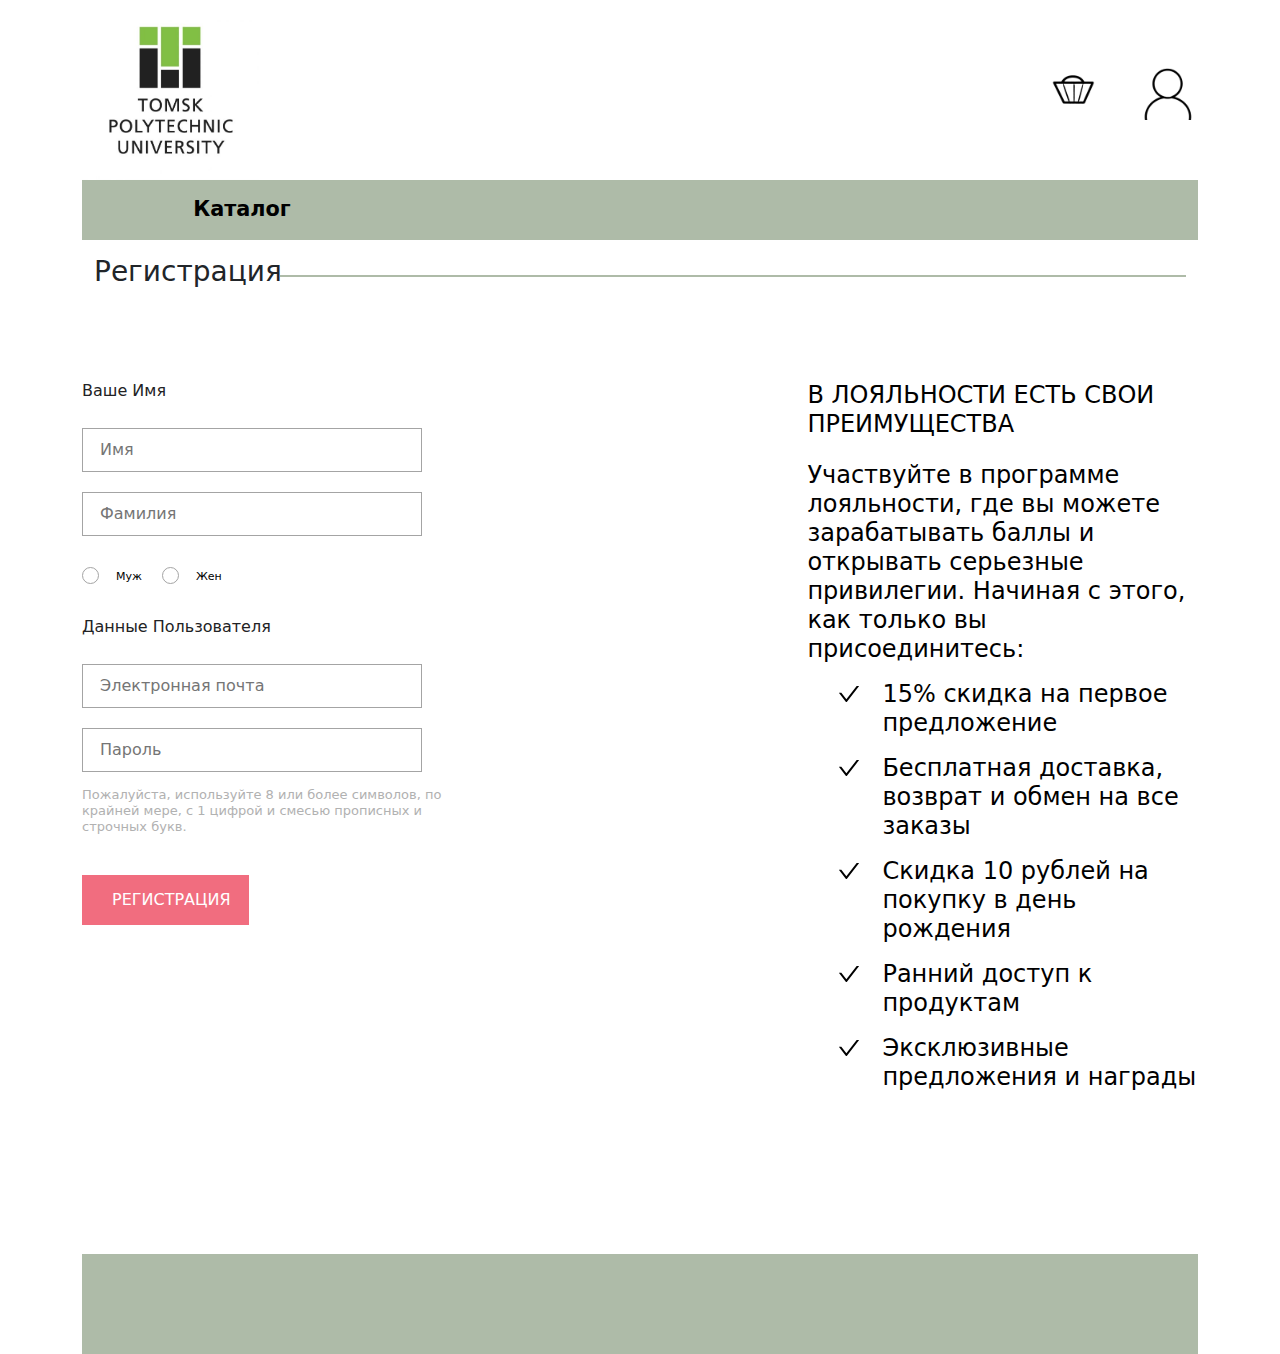
==== account.html @ 5b8cf683 "Add files via upload" ====
<!doctype html>
<html lang="ru">
<head>
    <meta charset="utf-8">
    <meta name="viewport" content="width=device-width, initial-scale=1">

    <title>Магазин ТПУ</title>
    <link href="https://cdn.jsdelivr.net/npm/bootstrap@5.2.0-beta1/dist/css/bootstrap.min.css" rel="stylesheet" integrity="sha384-0evHe/X+R7YkIZDRvuzKMRqM+OrBnVFBL6DOitfPri4tjfHxaWutUpFmBp4vmVor" crossorigin="anonymous">
    <link href="https://cdn.jsdelivr.net/npm/bootstrap@5.2.0-beta1/dist/css/bootstrap.min.css" rel="stylesheet">
    <link rel="stylesheet" type="text/css" href="style.css">
</head>

<body>
<div class="container">
    <header>
        <a href="index.html"><img src="pics/logo.jpg" alt="logo" class="logo"></a>
        <div class="buttons-block">

            <a href="cart.html"><img src="pics/cart.png" alt="cart" class="item"></a>
            <a href="account.html"><img src="pics/account.png" alt="account" class="item"></a>
        </div>
    </header>
    <nav class="navbar navbar-expand-lg">

        <div class="dropdown">
            <button onclick="location.href='catalog.html'" class="btn btn-secondary" type="button" id="dropdownMenuButton1" aria-expanded="false">
                <b>Каталог</b>
            </button>
        </div>
    </nav>
    <div class="heading account-heading">
        <div class="row">
            <div class="col-2">
                        <span>
                            <h3>Регистрация</h3>
                        </span>
            </div>
            <div class="col-10">
                <div class="line"></div>
            </div>
        </div>
    </div>
    <section class="registration">
        <div class="registration-content-wrapper container">
            <form action="#" method="post" class="registration-form">
                <fieldset class="registration-fieldset">
                    <legend class="registration-form-name-legend">Ваше имя</legend>
                    <input type="text" class="registration-form-input" id="name" placeholder="Имя">
                    <input type="text" class="registration-form-input" id="surname" placeholder="Фамилия">
                </fieldset>
                <fieldset class="registration-fieldset-radio">
                    <legend class="visually-hidden">Пол</legend>
                    <input type="radio" name="gender" id="male" class="registration-form-radio">
                    <label for="male" class="registration-form-gender">Муж</label>

                    <input type="radio" name="gender" id="female" class="registration-form-radio">
                    <label for="female" class="registration-form-gender">Жен</label>
                </fieldset>
                <fieldset class="registration-fieldset">
                    <legend class="registration-form-login-legend">Данные пользователя</legend>
                    <input type="email" class="registration-form-input" id="email" placeholder="Электронная почта">
                    <input type="password" class="registration-form-input" id="password" placeholder="Пароль">
                    <p class="registration-form-text">Пожалуйста, используйте 8 или более символов, по крайней мере, с 1 цифрой и
                        смесью прописных и строчных букв.</p>
                </fieldset>
                <button type="submit" class="registration-form-submit">Регистрация
                </button>
            </form>
            <div class="registration-text">
                <h3 class="registration-text-heading">В ЛОЯЛЬНОСТИ ЕСТЬ СВОИ ПРЕИМУЩЕСТВА</h3>
                <p class="registration-text-subheading">Участвуйте в программе лояльности, где вы можете зарабатывать
                    баллы и открывать серьезные привилегии. Начиная с этого, как только вы присоединитесь:</p>
                <ul class="registration-list">
                    <li class="registration-list-item">15% скидка на первое предложение</li>
                    <li class="registration-list-item">Бесплатная доставка, возврат и обмен на все заказы</li>
                    <li class="registration-list-item">Скидка 10 рублей на покупку в день рождения</li>
                    <li class="registration-list-item">Ранний доступ к продуктам</li>
                    <li class="registration-list-item">Эксклюзивные предложения и награды</li>
                </ul>
            </div>
        </div>
    </section>

    <footer>

    </footer>
</div>


<script src="https://cdn.jsdelivr.net/npm/bootstrap@5.2.0-beta1/dist/js/bootstrap.bundle.min.js" integrity="sha384-pprn3073KE6tl6bjs2QrFaJGz5/SUsLqktiwsUTF55Jfv3qYSDhgCecCxMW52nD2" crossorigin="anonymous"></script>
<script src="https://cdn.jsdelivr.net/npm/@popperjs/core@2.11.5/dist/umd/popper.min.js" integrity="sha384-Xe+8cL9oJa6tN/veChSP7q+mnSPaj5Bcu9mPX5F5xIGE0DVittaqT5lorf0EI7Vk" crossorigin="anonymous"></script>
<script src="https://cdn.jsdelivr.net/npm/bootstrap@5.2.0-beta1/dist/js/bootstrap.min.js" integrity="sha384-kjU+l4N0Yf4ZOJErLsIcvOU2qSb74wXpOhqTvwVx3OElZRweTnQ6d31fXEoRD1Jy" crossorigin="anonymous"></script>
<script src="https://cdn.jsdelivr.net/npm/bootstrap@5.2.0-beta1/dist/js/bootstrap.bundle.min.js"></script>
</body></html>
---- style.css ----
header {
    display: flex;
    align-items: center;
    justify-content: space-between;
}
img.logo {
    height: 180px;
}
header .buttons-block .item {
    height: 60px;
    margin-left: 30px;
}
.navbar {
    background-color: #aebba8;
    color: black;

}
img.cart {
    height: 45px;
    margin-left: 5px;
    ;
}
nav .btn {

    border-radius: 0;
    border: 0;
    height: 60px;
    font-size: 1.3rem;
    width: 300px;


}
.btn-secondary {
    --bs-btn-color: #000;
    --bs-btn-bg: #aebba8;
    --bs-btn-border-color: #aebba8;
    --bs-btn-hover-color: #000;
    --bs-btn-hover-bg: #d1dbca;
    --bs-btn-hover-border-color: #d1dbca;
    --bs-btn-focus-shadow-rgb: #d1dbca;
    --bs-btn-active-color: #000;
    --bs-btn-active-bg: #d1dbca;
    --bs-btn-active-border-color: #d1dbca;
    --bs-btn-active-shadow: inset 0 0px 0px rgba(0, 0, 0, 0.125);
    --bs-btn-disabled-color: #000;
    --bs-btn-disabled-bg: #aebba8;
    --bs-btn-disabled-border-color: #aebba8;



}
.dropdown-menu {
    border-radius: 0;
    width: 300px;
    --bs-dropdown-min-width: 10rem;
    --bs-dropdown-padding-x: 0;
    --bs-dropdown-padding-y: 0.5rem;
    --bs-dropdown-spacer: 0.125rem;
    --bs-dropdown-font-size: 1rem;
    --bs-dropdown-color: #212529;
    --bs-dropdown-bg: #fff;
    --bs-dropdown-border-color: var(--bs-border-color-translucent);
    --bs-dropdown-border-radius: 0.375rem;
    --bs-dropdown-border-width: 1px;
    --bs-dropdown-inner-border-radius: calc(0.375rem - 1px);
    --bs-dropdown-divider-bg: var(--bs-border-color-translucent);
    --bs-dropdown-divider-margin-y: 0.5rem;
    --bs-dropdown-box-shadow: 0 0.5rem 1rem rgba(0, 0, 0, 0.15);
    --bs-dropdown-link-color: #212529;
    --bs-dropdown-link-hover-color: #1e2125;
    --bs-dropdown-link-hover-bg: #e9ecef;
    --bs-dropdown-link-active-color: #fff;
    --bs-dropdown-link-active-bg: #0d6efd;
    --bs-dropdown-link-disabled-color: #adb5bd;
    --bs-dropdown-item-padding-x: 1rem;
    --bs-dropdown-item-padding-y: 0.25rem;
    --bs-dropdown-header-color: #6c757d;
    --bs-dropdown-header-padding-x: 1rem;
    --bs-dropdown-header-padding-y: 0.5rem;

}

.navbar {
    display: flex;
    justify-content: space-between;
    padding: 0 10px
}
section{
    margin-top: 20px;
}
.content{
    margin: 15px 0;
    padding: 0;
}
.ads {
    display: flex;
    align-items: center;
    justify-content: center;
    height: 300px;
    background-color: #d1dbca;
}

.card {
    width: 270px;
    margin-right: 10px;
    border-radius: 0;
    --bs-card-border-radius: 0;
}

.card-img-top {
    border-top-left-radius: 0;
    border-top-right-radius: 0;
}

.cards {
    display: flex;
    flex-direction: row;
    height: 100%;
    width: 80%;
}

.heading {
    
    padding: 0;
}

.heading .row {
    display: flex;
    align-items: center;
}

.heading .line {
    background-color: #aebba8;
    height: 2px;
}

.row{
    margin: 0;
}

.btnlog {
    width: inherit;
    height: auto;
    margin: 10px;
}

.regOrLog {
    display: flex;
    flex-direction: column;
    justify-content: space-between;
    height: 300px;
    background-color: #aebba8;
}

.regOrLog > p {
    margin: 20px;
    font-size: 20px;
}

footer {
    display: flex;
    align-items: center;
    background-color: #aebba8;
    height: 100px;
    margin-top: 50px;

}

.acceptLink {
    text-decoration: none;
    color: black;
    padding: 10px;
    font-size: 20px
}

.acceptLink:hover {
    text-decoration: none;
    color: white;

}

.cart-list{
    display: flex;
    flex-direction: column;
    justify-content: space-between;
    align-items: center;
    list-style: none;
}

.cart-list-item{
    display: flex;
    filter: drop-shadow(17px 19px 24px rgba(0, 0, 0, 0.13));
    margin-bottom: 20px;
}

.cart-list-img{
    height: 300px;
    width: 250px;
}

.cart-item-wrapper{
    padding: 22px 30px 0 30px;
    background-color: white;
    width: 390px;
    min-height: 306px;
}

.cart-list-heading{
    margin-bottom: 42px;
}
.cart-shipping-wrapper{

    display: flex;
    flex-direction: column;
    padding: 22px 30px 0 30px;
    background-color: white;
    width: 390px;
    min-height: 306px;
}

.cart{
    display: flex;
    justify-content: space-between;
}

.cart-shipping{
    width: 360px;
}

.cart-list-text {
    font-size: 22px;
    line-height: 26px;
    font-weight: 400;
    font-style: normal;
    color: #575757;
    margin: 0 0 6px 0;
}

.cart-item-wrapper::after {
    position: absolute;
    content: url(pics/cross.svg);
    top: 20px;
    right: 20px;
}

.cart-shipping-input{
    width: inherit;
    margin: 10px 0px 10px 0px;
}

.cart-grandtotal-text{
    font-size: 22px;
    line-height: 26px;
    font-weight: 400;
    font-style: normal;
    color: #575757;
    margin: 10px 0 6px 0;
}

.cart-shipping-heading{
    margin-bottom: 42px;
}
.cart-heading{

    margin: 15px 0 15px 0;
}


.account-heading{

    margin: 15px 0 15px 0;
}

.registration-content-wrapper{
    padding: 30px 0 96px 0;
    display: -webkit-box;
    display: -ms-flexbox;
    display: flex;
    -webkit-box-align: center;
    -ms-flex-align: center;
    align-items: center;
    -webkit-box-pack: justify;
    -ms-flex-pack: justify;
    justify-content: space-between;
    -webkit-box-align: start;
    -ms-flex-align: start;
    align-items: start;
}

.registration-form-input {
    width: 340px;
    min-height: 44px;
    border: 1px solid #A4A4A4;
    margin: 20px 0 0 0;
    padding: 0 0 0 17px;
}

.registration-form {
    display: flex;
    flex-direction: column;
    width: 360px;
}

.registration-form-name-legend {
    font-size: 16px;
    line-height: 19px;
    font-weight: 300;
    font-style: normal;
    color: #222224;
    text-transform: capitalize;
}

.registration-text {
    max-width: 35%;
}

.registration-text-heading {
    font-size: 24px;
    line-height: 29px;
    font-weight: 300;
    font-style: normal;
    color: #000000;
    text-transform: uppercase;
    padding: 34px 0 0 0;
}

.registration-text-subheading {
    font-size: 24px;
    line-height: 29px;
    font-weight: 300;
    font-style: normal;
    color: #000000;
    margin: 22px 0 0 0;
    display: block;
    max-width: 650px;
}

.registration-list {
    list-style: none;
}

.registration-list-item {
    font-size: 24px;
    line-height: 29px;
    font-weight: 300;
    font-style: normal;
    color: #000000;
    margin: 16px 0 0 43px;
    position: relative;
}

.registration-list-item::before {
    content: url(pics/check.svg);
    position: absolute;
    left: -43px;
}

.registration-fieldset {
    margin: 34px 0 0 0;
}

.registration-fieldset-radio {
    display: -webkit-box;
    display: -ms-flexbox;
    display: flex;
    -webkit-box-pack: start;
    -ms-flex-pack: start;
    justify-content: start;
}

.registration-form-radio {
    margin: 33px 20px 0 0;
    display: none;
}

.registration-form-login-legend {
    font-size: 16px;
    line-height: 19px;
    font-weight: 300;
    font-style: normal;
    color: #222224;
    text-transform: capitalize;
}

.registration-form-text {
    font-size: 13px;
    line-height: 16px;
    font-weight: 300;
    font-style: normal;
    color: #B1B1B1;
    margin: 15px 0 0 0;
    display: block;
    max-width: 360px;
}

.registration-form-submit {
    width: 167px;
    height: 50px;
    margin: 40px 0 0 0;
    background: #F16D7F;
    color: #FFFFFF;
    text-transform: uppercase;
    border: none;
    position: relative;
    text-align: left;
    padding: 0 0 0 30px;
}

.registration-form-submit:hover {
    color: #F16D7F;
    background: #FFFFFF;
    border: 1px solid #F16D7F;
}



.registration-form-gender::before {
    position: absolute;
    content: "";
    width: 17px;
    height: 17px;
    border-radius: 50%;
    border: 1px solid #A4A4A4;
    left: -34px;
    top: -3px;
}

.registration-form-gender {
    font-size: 11px;
    line-height: 13px;
    font-weight: 300;
    font-style: normal;
    color: #000000;
    text-transform: capitalize;
    margin: 34px 20px 0 34px;
    position: relative;
}
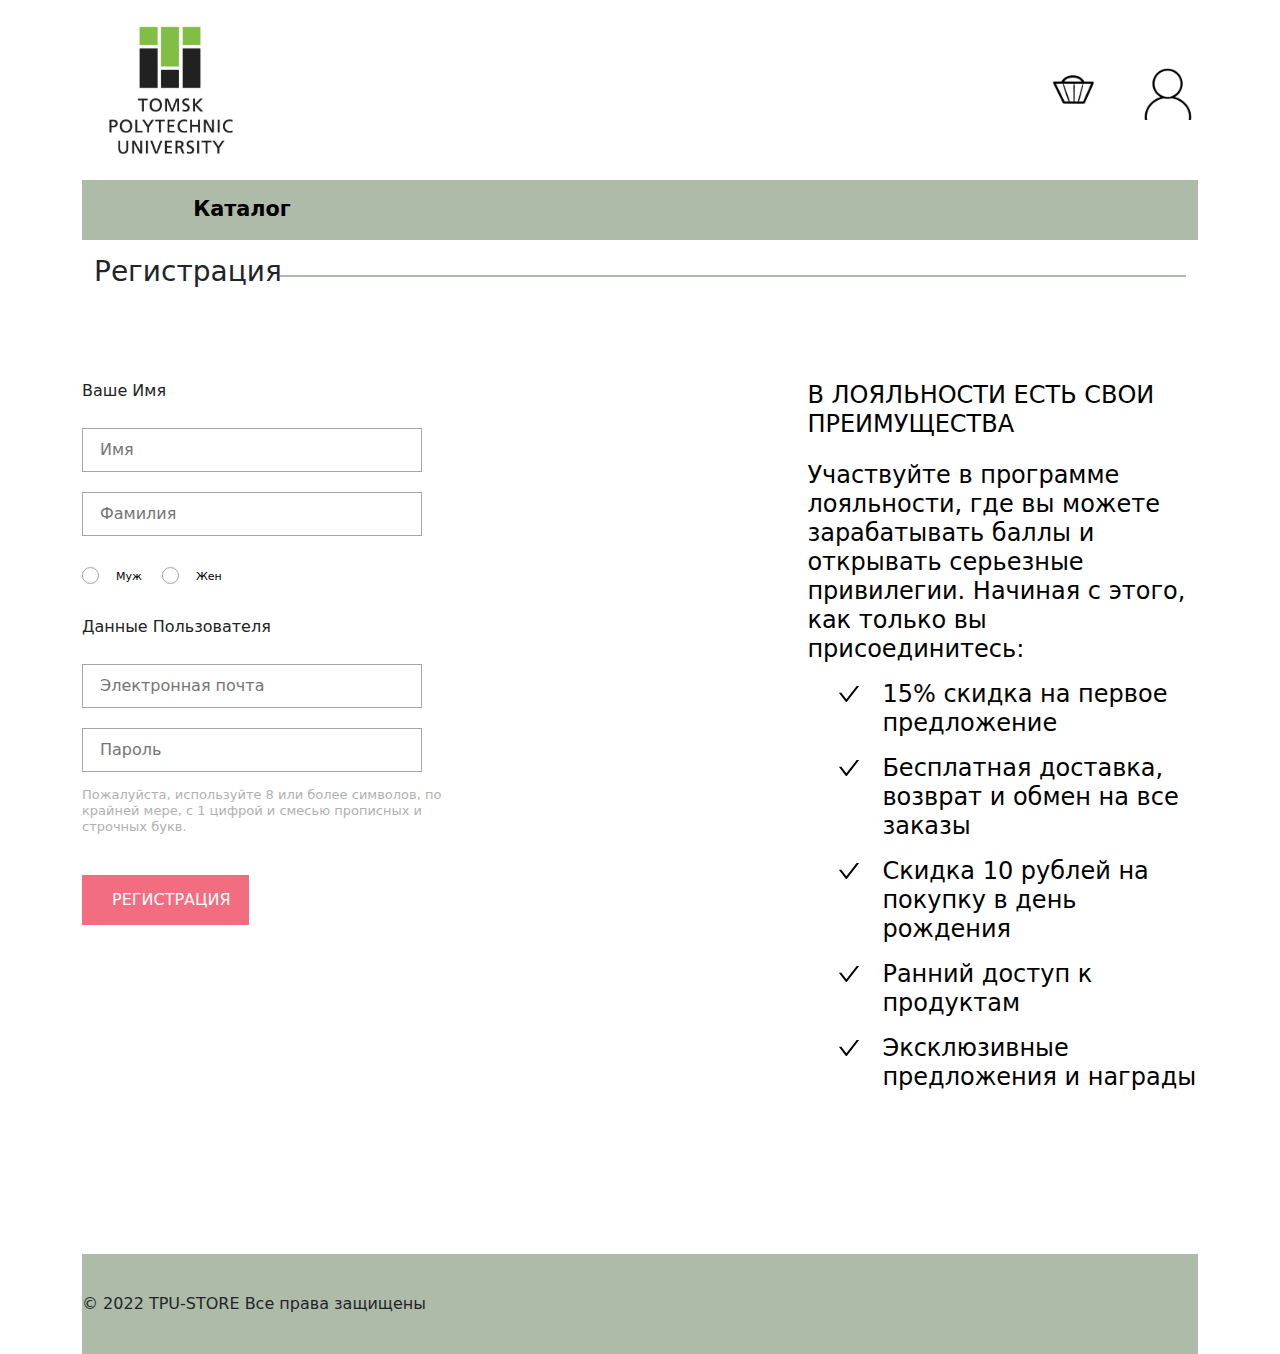
==== commit ad25adf1: "Add files via upload" ====
--- a/account.html
+++ b/account.html
@@ -82,7 +82,7 @@
     </section>
 
     <footer>
-
+        © 2022 TPU-STORE Все права защищены
     </footer>
 </div>
 
--- a/style.css
+++ b/style.css
@@ -202,7 +202,7 @@
     padding: 22px 30px 0 30px;
     background-color: white;
     width: 390px;
-    min-height: 306px;
+    min-height: 300px;
 }
 
 .cart-list-heading{
@@ -244,8 +244,10 @@
 }
 
 .cart-shipping-input{
-    width: inherit;
-    margin: 10px 0px 10px 0px;
+    width: 340px;
+    height: 45px;
+    margin: 0 0 20px 0;
+    padding: 0 0 0 17px;
 }
 
 .cart-grandtotal-text{
@@ -434,4 +436,37 @@
     text-transform: capitalize;
     margin: 34px 20px 0 34px;
     position: relative;
+}
+
+
+.card-body{
+    display: flex;
+}
+.card-title{
+    display: flex;
+    align-items: self-end;
+}
+
+.cart-total-checkout:hover {
+    background-color: #FFFFFF;
+    color: #F16D7F;
+    border: 1px solid #F16D7F;
+}
+
+.cart-total-checkout {
+    width: 273px;
+    height: 50px;
+    background-color: #F16D7F;
+    color: #FFFFFF;
+    font-size: 16px;
+    line-height: 19px;
+    font-weight: 300;
+    font-style: normal;
+    text-transform: uppercase;
+    margin: 17px 0 0 0;
+    border: none;
+
+    transition-property: background-color, color, border;
+
+    transition-duration: 300ms;
 }